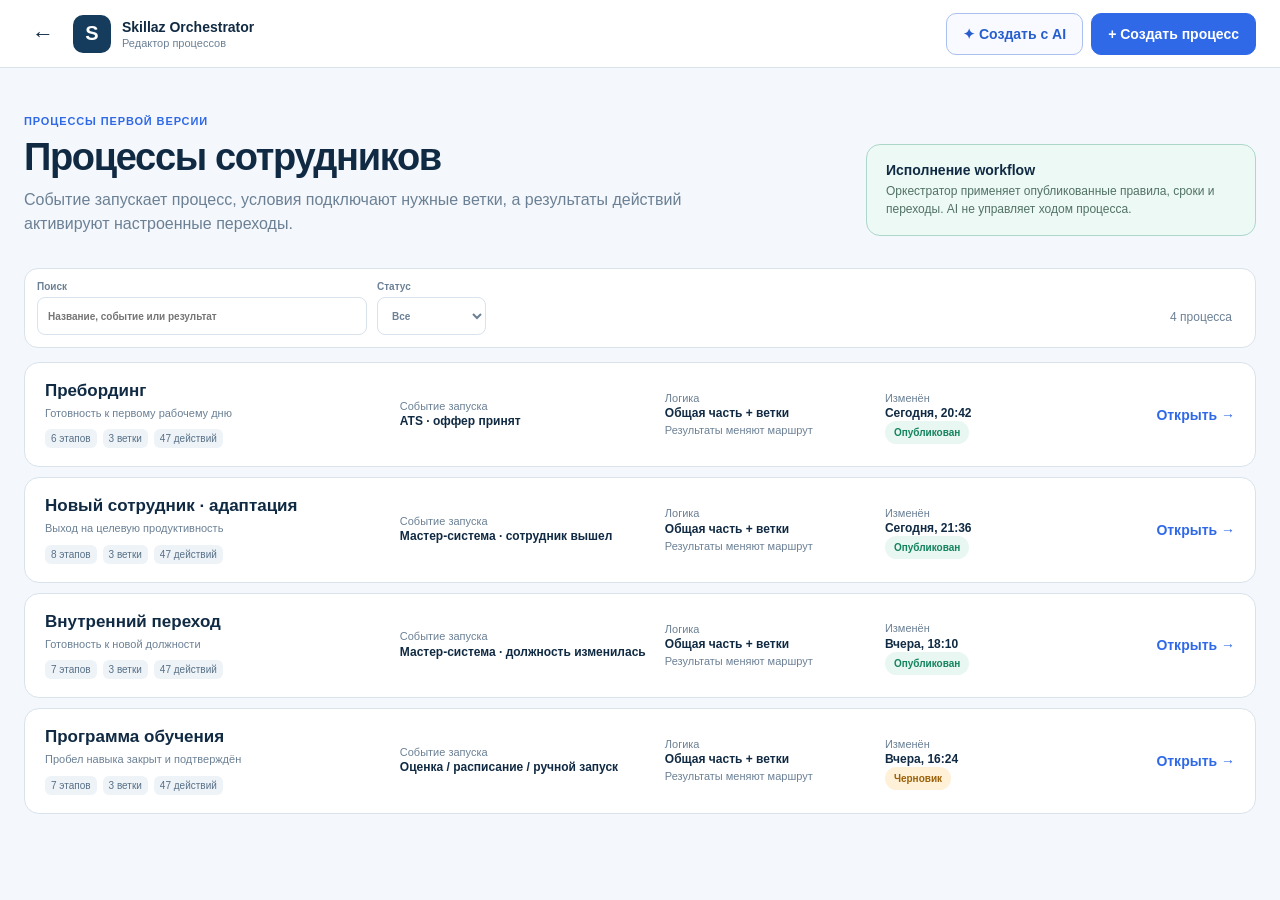
==== processes.html @ 984fa4e6 "Publish Skillaz Orchestrator interactive concept" ====
<!doctype html>
<html lang="ru">
<head>
  <meta charset="utf-8">
  <meta name="viewport" content="width=device-width,initial-scale=1">
  <title>Skillaz Orchestrator · процессы</title>
  <link rel="stylesheet" href="processes.css">
</head>
<body>
  <header class="topbar">
    <a class="back" href="index.html" aria-label="К разделам">←</a><span class="mark">S</span>
    <div><b>Skillaz Orchestrator</b><small>Редактор процессов</small></div>
    <div class="actions"><button class="btn ai" id="createAi">✦ Создать с AI</button><button class="btn primary" id="createManual">+ Создать процесс</button></div>
  </header>
  <main>
    <section class="heading"><div><span class="eyebrow">Процессы первой версии</span><h1>Процессы сотрудников</h1><p>Событие запускает процесс, условия подключают нужные ветки, а результаты действий активируют настроенные переходы.</p></div><div class="value"><b>Исполнение workflow</b><span>Оркестратор применяет опубликованные правила, сроки и переходы. AI не управляет ходом процесса.</span></div></section>
    <section class="filters"><label>Поиск<input id="search" placeholder="Название, событие или результат"></label><label>Статус<select id="status"><option value="all">Все</option><option value="published">Опубликован</option><option value="draft">Черновик</option></select></label><span id="count">4 процесса</span></section>
    <section class="process-list" id="processList"></section>
  </main>
  <div class="modal" id="wizard" aria-hidden="true"><section class="dialog">
    <header><div><span class="tag" id="wizardTag">Новый процесс</span><h2 id="wizardTitle">Настройте рамки процесса</h2><p>Сначала определите событие, аудиторию и ветки. После этого откроется рабочее поле процесса.</p></div><button class="close" data-close>×</button></header>
    <nav class="steps"><button class="active" data-step-nav="1">1 · Основное</button><button data-step-nav="2">2 · Условия</button><button data-step-nav="3">3 · Ветки и роли</button><button data-step-nav="4">4 · Проверка</button></nav>
    <div class="step" data-step="1"><div class="grid"><label>Название<input id="newName" value="Адаптация специалиста продаж"></label><label>Системное событие<select id="newEvent"><option>Мастер-система · сотрудник вышел</option><option>ATS · оффер принят</option><option>Мастер-система · должность изменилась</option><option>Оценка · найден пробел навыка</option><option>Руководитель · назначил программу</option></select></label><label class="wide">Целевой результат<input id="newResult" value="Сотрудник самостоятельно выполняет работу по стандартам компании"></label><label>Контрольный срок<select><option>90 дней</option><option>60 дней</option><option>30 дней</option></select></label><label>Базовый шаблон<select><option>Адаптация · общий маршрут</option><option>Пребординг · до первого дня</option><option>Переход · освоение новой роли</option><option>Обучение · закрытие пробела</option><option>Пустой процесс</option></select></label></div></div>
    <div class="step hidden" data-step="2"><h3>Кто входит в процесс</h3><div class="rule"><b>Все условия</b><span>Статус сотрудника = работает</span><span>Тип занятости ≠ внешний исполнитель</span></div><button class="add-rule">+ Добавить условие</button><div class="info">Данные приходят из мастер-системы. До публикации можно проверить выборку и конкретный путь без запуска процесса.</div></div>
    <div class="step hidden" data-step="3"><h3>Дополнительные ветки</h3><div class="branch-list"><article><b>Клиентский офис</b><span>Подразделение входит в: клиентские офисы</span><small>Роли: сотрудник, руководитель, наставник</small></article><article><b>Склад</b><span>Подразделение входит в: складская логистика</span><small>Роли: сотрудник, наставник, проверяющий</small></article><article><b>Доставка</b><span>Должность входит в: курьер, водитель</span><small>Роли: сотрудник, наставник, руководитель</small></article></div><button class="add-rule">+ Добавить ветку</button></div>
    <div class="step hidden" data-step="4"><div class="summary"><article><small>Запуск</small><b>Сотрудник вышел</b></article><article><small>Аудитория</small><b>2 базовых условия</b></article><article><small>Ветки</small><b>3 варианта маршрута</b></article><article><small>Дальше</small><b>Собрать действия на схеме</b></article></div><div class="ai-note" id="aiNote"><b>AI подготовит черновик:</b> предложит этапы, действия и развилки из разрешённого каталога. Администратор проверит и изменит их на рабочем поле.</div></div>
    <footer><button class="btn" data-close>Отмена</button><button class="btn primary" id="next">Продолжить</button></footer>
  </section></div>
  <script src="processes.js"></script>
</body>
</html>
---- processes.css ----
:root{--ink:#102a43;--muted:#6b8095;--blue:#2f69e8;--line:#d8e3ed;--bg:#f4f7fb;--green:#13835e;--purple:#694bd0}*{box-sizing:border-box}body{margin:0;font:14px Inter,Arial,sans-serif;color:var(--ink);background:var(--bg)}button,input,select{font:inherit;color:inherit}.topbar{height:68px;display:flex;align-items:center;gap:11px;padding:0 24px;background:#fff;border-bottom:1px solid var(--line)}.topbar small,.topbar b{display:block}.topbar small{color:var(--muted);font-size:11px;margin-top:2px}.back{text-decoration:none;color:var(--ink);font-size:22px;padding:8px}.mark{display:grid;place-items:center;width:38px;height:38px;border-radius:10px;background:#153c5c;color:#fff;font-weight:900;font-size:20px}.actions{margin-left:auto;display:flex;gap:8px}.btn{height:42px;padding:0 16px;border:1px solid var(--line);border-radius:10px;background:#fff;font-weight:800;cursor:pointer}.btn.primary{background:var(--blue);border-color:var(--blue);color:#fff}.btn.ai{color:#265fcd;border-color:#a9c0f0;background:#f8faff}main{width:min(1240px,calc(100% - 48px));margin:0 auto;padding:44px 0}.heading{display:grid;grid-template-columns:1fr 390px;gap:60px;align-items:end}.eyebrow{font-size:11px;font-weight:850;letter-spacing:.08em;text-transform:uppercase;color:var(--blue)}h1{font-size:38px;margin:8px 0 9px;letter-spacing:-.035em}.heading p{margin:0;color:var(--muted);font-size:16px;line-height:1.5;max-width:700px}.value{padding:17px 19px;border:1px solid #acd7ca;background:#edf9f5;border-radius:14px}.value b,.value span{display:block}.value span{margin-top:5px;color:#527265;font-size:12px;line-height:1.45}.filters{display:flex;align-items:end;gap:10px;margin:32px 0 14px;padding:12px;background:#fff;border:1px solid var(--line);border-radius:14px}.filters label{display:grid;gap:5px;font-size:10px;color:var(--muted);font-weight:800}.filters input,.filters select{height:38px;border:1px solid var(--line);border-radius:8px;padding:0 10px;background:#fff}.filters input{width:330px}.filters span{margin-left:auto;padding:11px;color:var(--muted);font-size:12px}.process-list{display:grid;gap:10px}.process-row{display:grid;grid-template-columns:1.5fr 1.1fr .9fr .9fr 130px;gap:18px;align-items:center;padding:18px 20px;background:#fff;border:1px solid var(--line);border-radius:15px;text-decoration:none;color:inherit;transition:.18s}.process-row:hover{border-color:#9bb7e8;box-shadow:0 12px 32px #17395510;transform:translateY(-1px)}.process-row h2{font-size:17px;margin:0 0 5px}.process-row p,.cell small{margin:0;color:var(--muted);font-size:11px;line-height:1.4}.cell b,.cell small{display:block}.cell b{font-size:12px;margin-bottom:3px}.status{justify-self:end;padding:6px 9px;border-radius:999px;background:#e8f7f1;color:var(--green);font-size:10px;font-weight:850}.status.draft{background:#fff1d7;color:#9b610a}.open{justify-self:end;color:var(--blue);font-weight:850}.meta{display:flex;gap:6px;margin-top:8px}.meta span{padding:4px 6px;border-radius:6px;background:#eef3f8;color:#577086;font-size:10px}.modal{display:none;position:fixed;inset:0;z-index:30;background:#102a4378;place-items:center;padding:24px}.modal.open{display:grid}.dialog{width:min(940px,96vw);max-height:92vh;overflow:auto;border-radius:20px;background:#fff;box-shadow:0 30px 80px #102a4355}.dialog>header{display:flex;justify-content:space-between;padding:23px 27px 18px;border-bottom:1px solid var(--line)}.dialog h2{font-size:26px;margin:7px 0 4px}.dialog header p{margin:0;color:var(--muted)}.tag{display:inline-flex;padding:5px 8px;border-radius:7px;background:#edf3ff;color:var(--blue);font-size:10px;font-weight:850}.close{width:40px;height:40px;border:1px solid var(--line);border-radius:10px;background:#fff;font-size:22px;cursor:pointer}.steps{display:flex;gap:7px;padding:17px 27px 0}.steps button{padding:8px 11px;border:0;border-radius:999px;background:#edf2f7;color:#6e8296;font-weight:800;cursor:pointer}.steps button.active{background:#e7efff;color:var(--blue)}.step{padding:22px 27px;min-height:290px}.hidden{display:none}.grid{display:grid;grid-template-columns:1fr 1fr;gap:15px}.grid label{display:grid;gap:7px;font-size:11px;font-weight:800}.grid .wide{grid-column:1/-1}.grid input,.grid select{height:44px;border:1px solid var(--line);border-radius:9px;padding:0 11px;background:#fff}.rule{display:flex;align-items:center;gap:10px;padding:14px;border:1px solid var(--line);border-radius:11px}.rule span{padding:8px 10px;background:#f0f4f8;border-radius:7px}.add-rule{margin-top:11px;padding:9px 11px;border:1px dashed #9eb4ca;border-radius:8px;background:#fff;color:var(--blue);font-weight:800}.info,.ai-note{margin-top:18px;padding:14px;border-left:3px solid var(--blue);background:#eff4ff;color:#4f6981;font-size:12px;line-height:1.5}.branch-list{display:grid;grid-template-columns:repeat(3,1fr);gap:10px}.branch-list article{padding:14px;border:1px solid var(--line);border-radius:11px}.branch-list b,.branch-list span,.branch-list small{display:block}.branch-list span{font-size:11px;margin:7px 0;color:#4d677f}.branch-list small{color:var(--muted)}.summary{display:grid;grid-template-columns:repeat(4,1fr);gap:10px}.summary article{padding:14px;border:1px solid var(--line);border-radius:11px;background:#fbfdff}.summary small,.summary b{display:block}.summary small{color:var(--muted);margin-bottom:5px}.dialog>footer{display:flex;justify-content:flex-end;gap:8px;padding:16px 27px;border-top:1px solid var(--line);position:sticky;bottom:0;background:#fff}@media(max-width:900px){.heading{grid-template-columns:1fr}.process-row{grid-template-columns:1fr 1fr}.process-row .open{justify-self:start}.branch-list,.summary{grid-template-columns:1fr 1fr}}
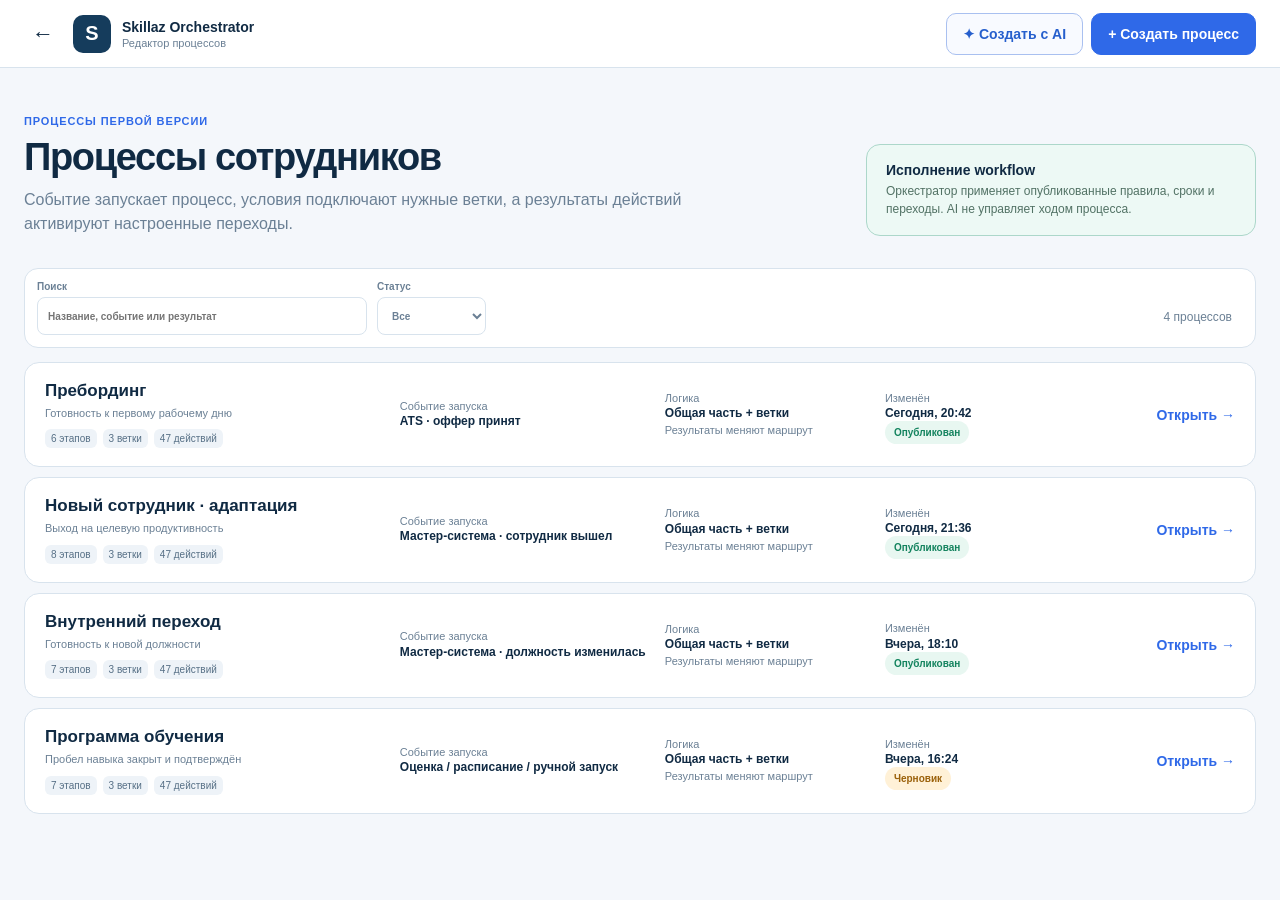
==== commit c452ae4f: "Add interactive demo object database" ====
--- a/processes.html
+++ b/processes.html
@@ -26,6 +26,7 @@
     <div class="step hidden" data-step="4"><div class="summary"><article><small>Запуск</small><b>Сотрудник вышел</b></article><article><small>Аудитория</small><b>2 базовых условия</b></article><article><small>Ветки</small><b>3 варианта маршрута</b></article><article><small>Дальше</small><b>Собрать действия на схеме</b></article></div><div class="ai-note" id="aiNote"><b>AI подготовит черновик:</b> предложит этапы, действия и развилки из разрешённого каталога. Администратор проверит и изменит их на рабочем поле.</div></div>
     <footer><button class="btn" data-close>Отмена</button><button class="btn primary" id="next">Продолжить</button></footer>
   </section></div>
+  <script src="demo-db.js"></script>
   <script src="processes.js"></script>
 </body>
 </html>
